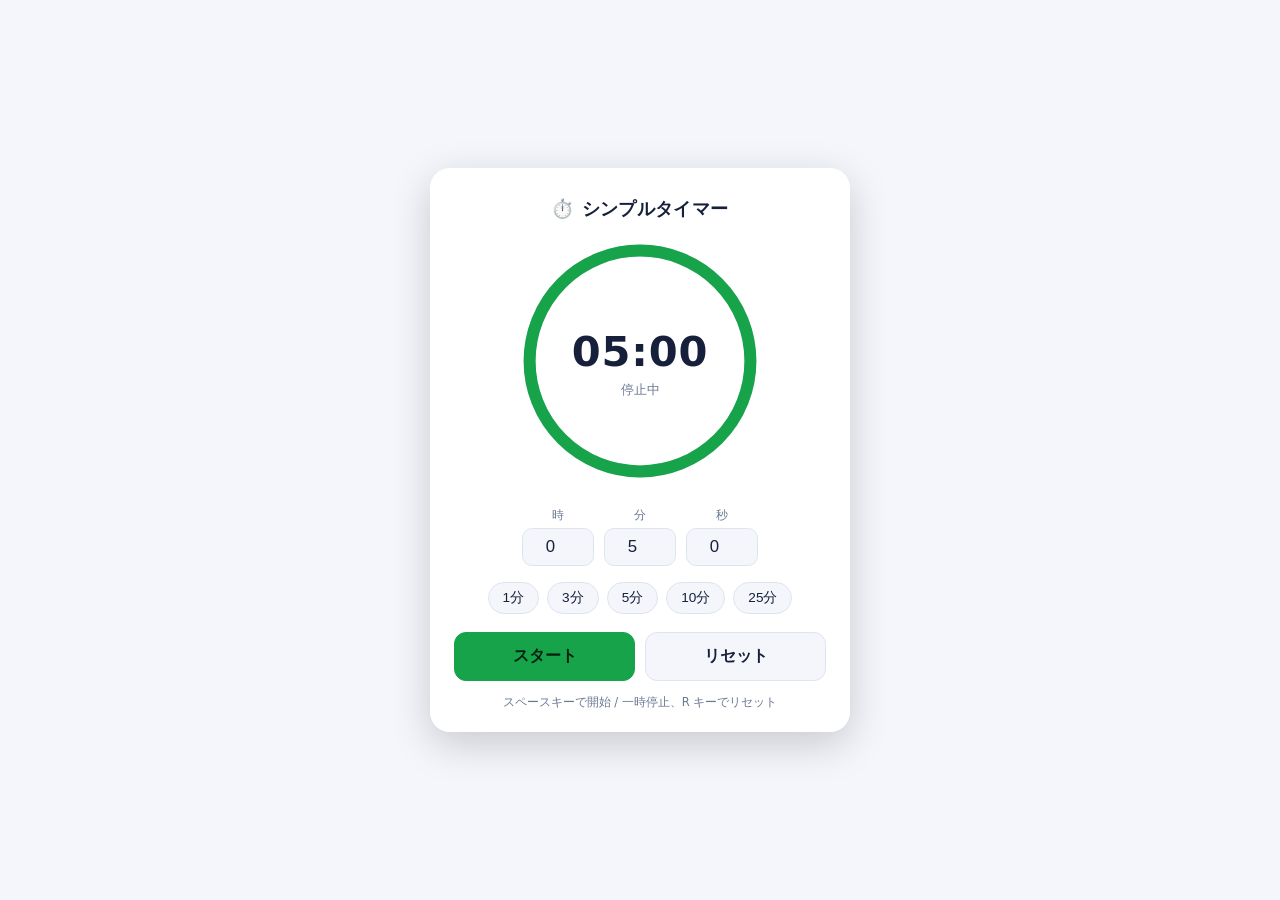
==== index.html @ 12de11fd "シンプルなカウントダウンタイマーサイトを追加 - 時/分/秒の指定とプリセット(1/3/5/10/25分) - スタート・一時停止・リセット、キーボード操作(Space / R) - 残り時間のリング" ====
<!DOCTYPE html>
<html lang="ja">
<head>
<meta charset="UTF-8">
<meta name="viewport" content="width=device-width, initial-scale=1">
<title>シンプルタイマー</title>
<link rel="icon" href="data:image/svg+xml,<svg xmlns='http://www.w3.org/2000/svg' viewBox='0 0 100 100'><text y='.9em' font-size='90'>⏱️</text></svg>">
<link rel="stylesheet" href="style.css">
</head>
<body>
<main class="app">
  <h1 class="title">⏱️ シンプルタイマー</h1>

  <div class="dial">
    <svg class="ring" viewBox="0 0 200 200" aria-hidden="true">
      <circle class="ring-bg" cx="100" cy="100" r="92"></circle>
      <circle class="ring-fg" cx="100" cy="100" r="92"></circle>
    </svg>
    <div class="readout">
      <output id="display" class="display" aria-live="off">05:00</output>
      <span id="status" class="status">停止中</span>
    </div>
  </div>

  <div class="inputs">
    <label>
      <span>時</span>
      <input id="hours" type="number" min="0" max="99" value="0" inputmode="numeric">
    </label>
    <label>
      <span>分</span>
      <input id="minutes" type="number" min="0" max="59" value="5" inputmode="numeric">
    </label>
    <label>
      <span>秒</span>
      <input id="seconds" type="number" min="0" max="59" value="0" inputmode="numeric">
    </label>
  </div>

  <div class="presets">
    <button class="preset" data-seconds="60" type="button">1分</button>
    <button class="preset" data-seconds="180" type="button">3分</button>
    <button class="preset" data-seconds="300" type="button">5分</button>
    <button class="preset" data-seconds="600" type="button">10分</button>
    <button class="preset" data-seconds="1500" type="button">25分</button>
  </div>

  <div class="controls">
    <button id="startPause" class="btn btn-primary" type="button">スタート</button>
    <button id="reset" class="btn" type="button">リセット</button>
  </div>

  <p class="hint">スペースキーで開始 / 一時停止、R キーでリセット</p>
</main>

<script src="script.js"></script>
</body>
</html>
---- style.css ----
:root {
  --bg: #0f1420;
  --panel: #182033;
  --fg: #e8edf7;
  --muted: #8b98b3;
  --accent: #4ade80;
  --accent-dim: #22c55e;
  --danger: #f87171;
  --ring-bg: #263149;
}

@media (prefers-color-scheme: light) {
  :root {
    --bg: #f4f6fb;
    --panel: #ffffff;
    --fg: #16203a;
    --muted: #6b7893;
    --accent: #16a34a;
    --accent-dim: #15803d;
    --danger: #dc2626;
    --ring-bg: #dfe4ef;
  }
}

* { box-sizing: border-box; }

body {
  margin: 0;
  min-height: 100vh;
  display: grid;
  place-items: center;
  padding: 24px;
  background: var(--bg);
  color: var(--fg);
  font-family: system-ui, -apple-system, "Segoe UI", "Hiragino Sans", "Noto Sans JP", sans-serif;
}

.app {
  width: 100%;
  max-width: 420px;
  background: var(--panel);
  border-radius: 20px;
  padding: 28px 24px 22px;
  box-shadow: 0 12px 40px rgba(0, 0, 0, .18);
  text-align: center;
}

.title {
  margin: 0 0 20px;
  font-size: 1.15rem;
  font-weight: 600;
  letter-spacing: .02em;
}

/* ---- dial ---- */
.dial {
  position: relative;
  width: 240px;
  max-width: 100%;
  aspect-ratio: 1;
  margin: 0 auto 22px;
}

.ring {
  width: 100%;
  height: 100%;
  transform: rotate(-90deg);
}

.ring circle {
  fill: none;
  stroke-width: 10;
  stroke-linecap: round;
}

.ring-bg { stroke: var(--ring-bg); }

.ring-fg {
  stroke: var(--accent);
  stroke-dasharray: 578.05;
  stroke-dashoffset: 0;
  transition: stroke-dashoffset .2s linear, stroke .3s ease;
}

.readout {
  position: absolute;
  inset: 0;
  display: flex;
  flex-direction: column;
  align-items: center;
  justify-content: center;
  gap: 6px;
}

.display {
  font-size: 2.6rem;
  font-weight: 700;
  font-variant-numeric: tabular-nums;
  letter-spacing: .02em;
}

.display.is-long { font-size: 2rem; }

.status {
  font-size: .8rem;
  color: var(--muted);
}

body.finished .ring-fg { stroke: var(--danger); }
body.finished .display { color: var(--danger); animation: blink 1s steps(2, start) infinite; }

@keyframes blink { to { opacity: .3; } }

@media (prefers-reduced-motion: reduce) {
  .ring-fg { transition: none; }
  body.finished .display { animation: none; }
}

/* ---- inputs ---- */
.inputs {
  display: flex;
  justify-content: center;
  gap: 10px;
  margin-bottom: 16px;
}

.inputs label {
  display: flex;
  flex-direction: column;
  align-items: center;
  gap: 4px;
  font-size: .75rem;
  color: var(--muted);
}

.inputs input {
  width: 72px;
  padding: 8px;
  font-size: 1.05rem;
  text-align: center;
  font-variant-numeric: tabular-nums;
  color: var(--fg);
  background: var(--bg);
  border: 1px solid var(--ring-bg);
  border-radius: 10px;
}

.inputs input:focus-visible,
.btn:focus-visible,
.preset:focus-visible {
  outline: 2px solid var(--accent);
  outline-offset: 2px;
}

.inputs input:disabled { opacity: .5; }

/* ---- buttons ---- */
.presets {
  display: flex;
  flex-wrap: wrap;
  justify-content: center;
  gap: 8px;
  margin-bottom: 18px;
}

.preset {
  padding: 6px 14px;
  font-size: .85rem;
  color: var(--fg);
  background: var(--bg);
  border: 1px solid var(--ring-bg);
  border-radius: 999px;
  cursor: pointer;
}

.preset:hover { border-color: var(--accent); }

.controls {
  display: flex;
  gap: 10px;
  margin-bottom: 14px;
}

.btn {
  flex: 1;
  padding: 13px;
  font-size: 1rem;
  font-weight: 600;
  font-family: inherit;
  color: var(--fg);
  background: var(--bg);
  border: 1px solid var(--ring-bg);
  border-radius: 12px;
  cursor: pointer;
}

.btn:hover { border-color: var(--accent); }

.btn-primary {
  color: #06210f;
  background: var(--accent);
  border-color: var(--accent);
}

.btn-primary:hover { background: var(--accent-dim); border-color: var(--accent-dim); }

.hint {
  margin: 0;
  font-size: .72rem;
  color: var(--muted);
}
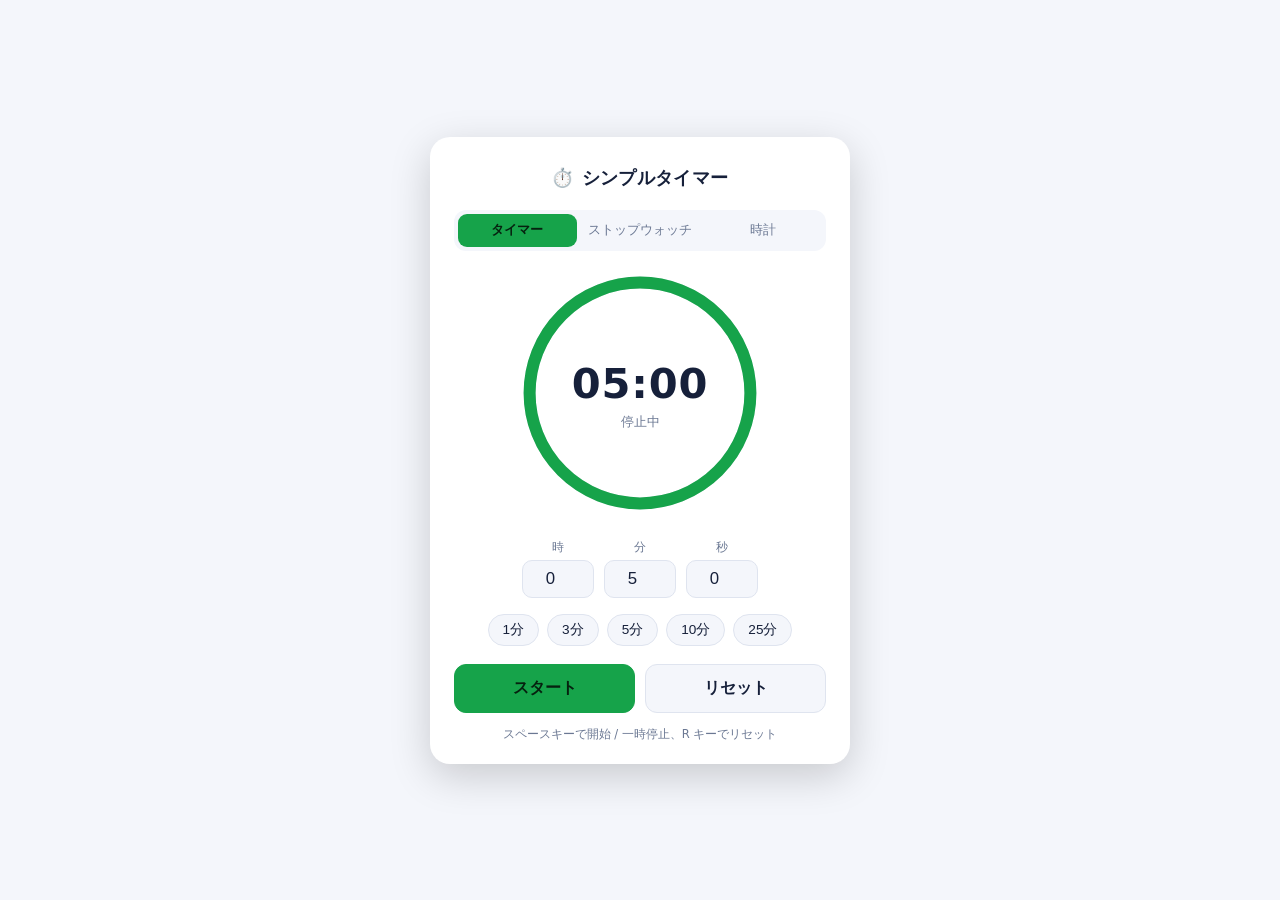
==== commit ee720f5e: "ストップウォッチと時計を追加" ====
--- a/index.html
+++ b/index.html
@@ -11,6 +11,13 @@
 <main class="app">
   <h1 class="title">⏱️ シンプルタイマー</h1>
 
+  <div class="mode-tabs" role="tablist" aria-label="機能を選択">
+    <button class="mode-tab is-active" type="button" role="tab" aria-selected="true" aria-controls="timer-panel" data-mode="timer">タイマー</button>
+    <button class="mode-tab" type="button" role="tab" aria-selected="false" aria-controls="stopwatch-panel" data-mode="stopwatch">ストップウォッチ</button>
+    <button class="mode-tab" type="button" role="tab" aria-selected="false" aria-controls="clock-panel" data-mode="clock">時計</button>
+  </div>
+
+  <section id="timer-panel" class="mode-panel" role="tabpanel">
   <div class="dial">
     <svg class="ring" viewBox="0 0 200 200" aria-hidden="true">
       <circle class="ring-bg" cx="100" cy="100" r="92"></circle>
@@ -51,6 +58,29 @@
   </div>
 
   <p class="hint">スペースキーで開始 / 一時停止、R キーでリセット</p>
+  </section>
+
+  <section id="stopwatch-panel" class="mode-panel" role="tabpanel" hidden>
+    <div class="stopwatch-readout">
+      <output id="stopwatchDisplay" class="stopwatch-display" aria-live="off">00:00.00</output>
+      <span id="stopwatchStatus" class="status">停止中</span>
+    </div>
+    <div class="controls">
+      <button id="stopwatchStartPause" class="btn btn-primary" type="button">スタート</button>
+      <button id="stopwatchLap" class="btn" type="button">ラップ</button>
+      <button id="stopwatchReset" class="btn" type="button">リセット</button>
+    </div>
+    <ol id="laps" class="laps" aria-label="ラップタイム"></ol>
+    <p class="hint">スペースキーで開始 / 一時停止、R キーでリセット</p>
+  </section>
+
+  <section id="clock-panel" class="mode-panel" role="tabpanel" hidden>
+    <div class="clock-readout">
+      <time id="clockDisplay" class="clock-display">00:00:00</time>
+      <time id="clockDate" class="clock-date">----</time>
+    </div>
+    <p class="hint">端末のローカル時刻を表示しています</p>
+  </section>
 </main>
 
 <script src="script.js"></script>
--- a/style.css
+++ b/style.css
@@ -52,6 +52,31 @@
   letter-spacing: .02em;
 }
 
+.mode-tabs {
+  display: grid;
+  grid-template-columns: repeat(3, 1fr);
+  gap: 4px;
+  padding: 4px;
+  margin: 0 0 22px;
+  background: var(--bg);
+  border-radius: 12px;
+}
+
+.mode-tab {
+  padding: 8px 4px;
+  color: var(--muted);
+  background: transparent;
+  border: 0;
+  border-radius: 9px;
+  font: inherit;
+  font-size: .8rem;
+  cursor: pointer;
+}
+
+.mode-tab:hover { color: var(--fg); }
+.mode-tab.is-active { color: #06210f; background: var(--accent); font-weight: 600; }
+.mode-tab:focus-visible { outline: 2px solid var(--accent); outline-offset: 2px; }
+
 /* ---- dial ---- */
 .dial {
   position: relative;
@@ -209,3 +234,51 @@
   font-size: .72rem;
   color: var(--muted);
 }
+
+/* ---- stopwatch / clock ---- */
+.stopwatch-readout,
+.clock-readout {
+  display: flex;
+  min-height: 238px;
+  flex-direction: column;
+  align-items: center;
+  justify-content: center;
+  gap: 8px;
+  margin-bottom: 22px;
+  background: var(--bg);
+  border: 10px solid var(--ring-bg);
+  border-radius: 50%;
+}
+
+.stopwatch-display,
+.clock-display {
+  font-size: 2.45rem;
+  font-weight: 700;
+  font-variant-numeric: tabular-nums;
+  letter-spacing: .02em;
+}
+
+.clock-date { color: var(--muted); font-size: .85rem; }
+
+.laps {
+  max-height: 132px;
+  margin: -4px 0 16px;
+  padding: 0;
+  overflow: auto;
+  list-style: none;
+  text-align: left;
+}
+
+.laps:empty { display: none; }
+
+.laps li {
+  display: flex;
+  justify-content: space-between;
+  padding: 7px 4px;
+  border-bottom: 1px solid var(--ring-bg);
+  color: var(--muted);
+  font-size: .85rem;
+  font-variant-numeric: tabular-nums;
+}
+
+.laps time { color: var(--fg); }
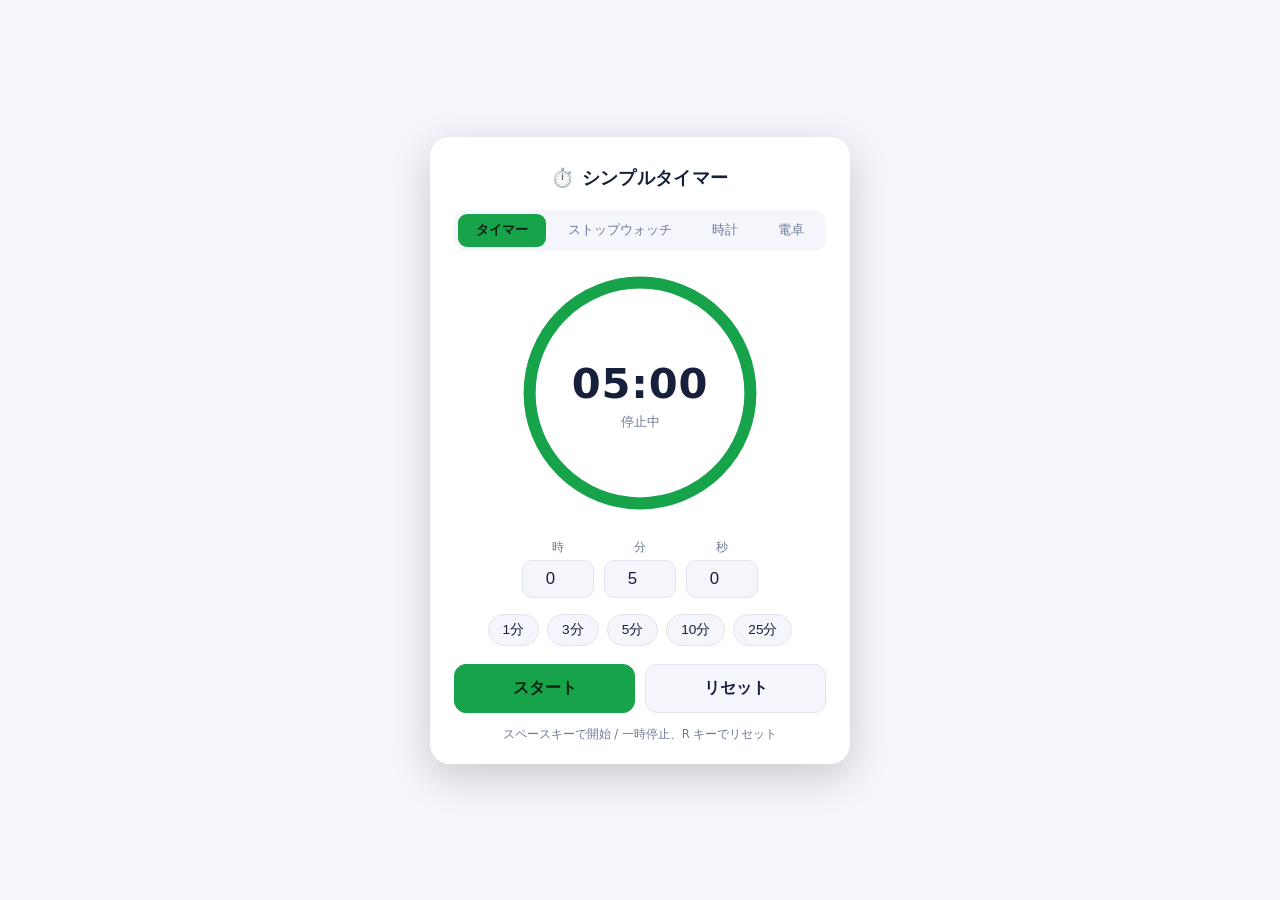
==== commit df91168d: "電卓機能をタブに追加 タイマー / ストップウォッチ / 時計に加えて、四則演算・%・符号反転・ 1文字削除に対応した電卓タブを追加。演算子を続けて押すと途中結果を 表示し、0除算はエラー表示から次の" ====
--- a/index.html
+++ b/index.html
@@ -15,6 +15,7 @@
     <button class="mode-tab is-active" type="button" role="tab" aria-selected="true" aria-controls="timer-panel" data-mode="timer">タイマー</button>
     <button class="mode-tab" type="button" role="tab" aria-selected="false" aria-controls="stopwatch-panel" data-mode="stopwatch">ストップウォッチ</button>
     <button class="mode-tab" type="button" role="tab" aria-selected="false" aria-controls="clock-panel" data-mode="clock">時計</button>
+    <button class="mode-tab" type="button" role="tab" aria-selected="false" aria-controls="calc-panel" data-mode="calc">電卓</button>
   </div>
 
   <section id="timer-panel" class="mode-panel" role="tabpanel">
@@ -81,6 +82,40 @@
     </div>
     <p class="hint">端末のローカル時刻を表示しています</p>
   </section>
+
+  <section id="calc-panel" class="mode-panel" role="tabpanel" hidden>
+    <div class="calc-readout">
+      <span id="calcExpression" class="calc-expression"></span>
+      <output id="calcDisplay" class="calc-display" aria-live="polite">0</output>
+    </div>
+    <div class="keypad">
+      <button class="key key-fn" type="button" data-action="clear">C</button>
+      <button class="key key-fn" type="button" data-action="backspace" aria-label="1文字削除">←</button>
+      <button class="key key-fn" type="button" data-action="percent">%</button>
+      <button class="key key-op" type="button" data-op="/" aria-label="割る">÷</button>
+
+      <button class="key" type="button" data-digit="7">7</button>
+      <button class="key" type="button" data-digit="8">8</button>
+      <button class="key" type="button" data-digit="9">9</button>
+      <button class="key key-op" type="button" data-op="*" aria-label="掛ける">×</button>
+
+      <button class="key" type="button" data-digit="4">4</button>
+      <button class="key" type="button" data-digit="5">5</button>
+      <button class="key" type="button" data-digit="6">6</button>
+      <button class="key key-op" type="button" data-op="-" aria-label="引く">−</button>
+
+      <button class="key" type="button" data-digit="1">1</button>
+      <button class="key" type="button" data-digit="2">2</button>
+      <button class="key" type="button" data-digit="3">3</button>
+      <button class="key key-op" type="button" data-op="+" aria-label="足す">+</button>
+
+      <button class="key key-fn" type="button" data-action="negate" aria-label="符号を反転">±</button>
+      <button class="key" type="button" data-digit="0">0</button>
+      <button class="key" type="button" data-action="decimal">.</button>
+      <button class="key key-equals" type="button" data-action="equals" aria-label="計算する">=</button>
+    </div>
+    <p class="hint">数字キー・演算子キー、Enter で計算、Backspace で 1 文字削除、Esc でクリア</p>
+  </section>
 </main>
 
 <script src="script.js"></script>
--- a/style.css
+++ b/style.css
@@ -53,8 +53,8 @@
 }
 
 .mode-tabs {
-  display: grid;
-  grid-template-columns: repeat(3, 1fr);
+  display: flex;
+  flex-wrap: wrap;
   gap: 4px;
   padding: 4px;
   margin: 0 0 22px;
@@ -63,7 +63,8 @@
 }
 
 .mode-tab {
-  padding: 8px 4px;
+  flex: 1 1 auto;
+  padding: 8px 10px;
   color: var(--muted);
   background: transparent;
   border: 0;
@@ -282,3 +283,77 @@
 }
 
 .laps time { color: var(--fg); }
+
+/* ---- calculator ---- */
+.calc-readout {
+  display: flex;
+  min-height: 96px;
+  flex-direction: column;
+  align-items: flex-end;
+  justify-content: center;
+  gap: 6px;
+  padding: 14px 16px;
+  margin-bottom: 16px;
+  background: var(--bg);
+  border: 1px solid var(--ring-bg);
+  border-radius: 14px;
+  overflow: hidden;
+}
+
+.calc-expression {
+  min-height: 1em;
+  color: var(--muted);
+  font-size: .85rem;
+  font-variant-numeric: tabular-nums;
+  word-break: break-all;
+}
+
+.calc-display {
+  font-size: 2.1rem;
+  font-weight: 700;
+  font-variant-numeric: tabular-nums;
+  letter-spacing: .02em;
+  word-break: break-all;
+}
+
+.calc-display.is-long { font-size: 1.5rem; }
+.calc-display.is-error { color: var(--danger); }
+
+.keypad {
+  display: grid;
+  grid-template-columns: repeat(4, 1fr);
+  gap: 8px;
+  margin-bottom: 14px;
+}
+
+.key {
+  padding: 15px 0;
+  font-size: 1.1rem;
+  font-weight: 600;
+  font-family: inherit;
+  color: var(--fg);
+  background: var(--bg);
+  border: 1px solid var(--ring-bg);
+  border-radius: 12px;
+  cursor: pointer;
+}
+
+.key:hover { border-color: var(--accent); }
+.key:focus-visible { outline: 2px solid var(--accent); outline-offset: 2px; }
+.key:active { transform: translateY(1px); }
+
+.key-fn { color: var(--muted); }
+.key-op { color: var(--accent); }
+.key-op.is-active { color: #06210f; background: var(--accent); border-color: var(--accent); }
+
+.key-equals {
+  color: #06210f;
+  background: var(--accent);
+  border-color: var(--accent);
+}
+
+.key-equals:hover { background: var(--accent-dim); border-color: var(--accent-dim); }
+
+@media (prefers-reduced-motion: reduce) {
+  .key:active { transform: none; }
+}
